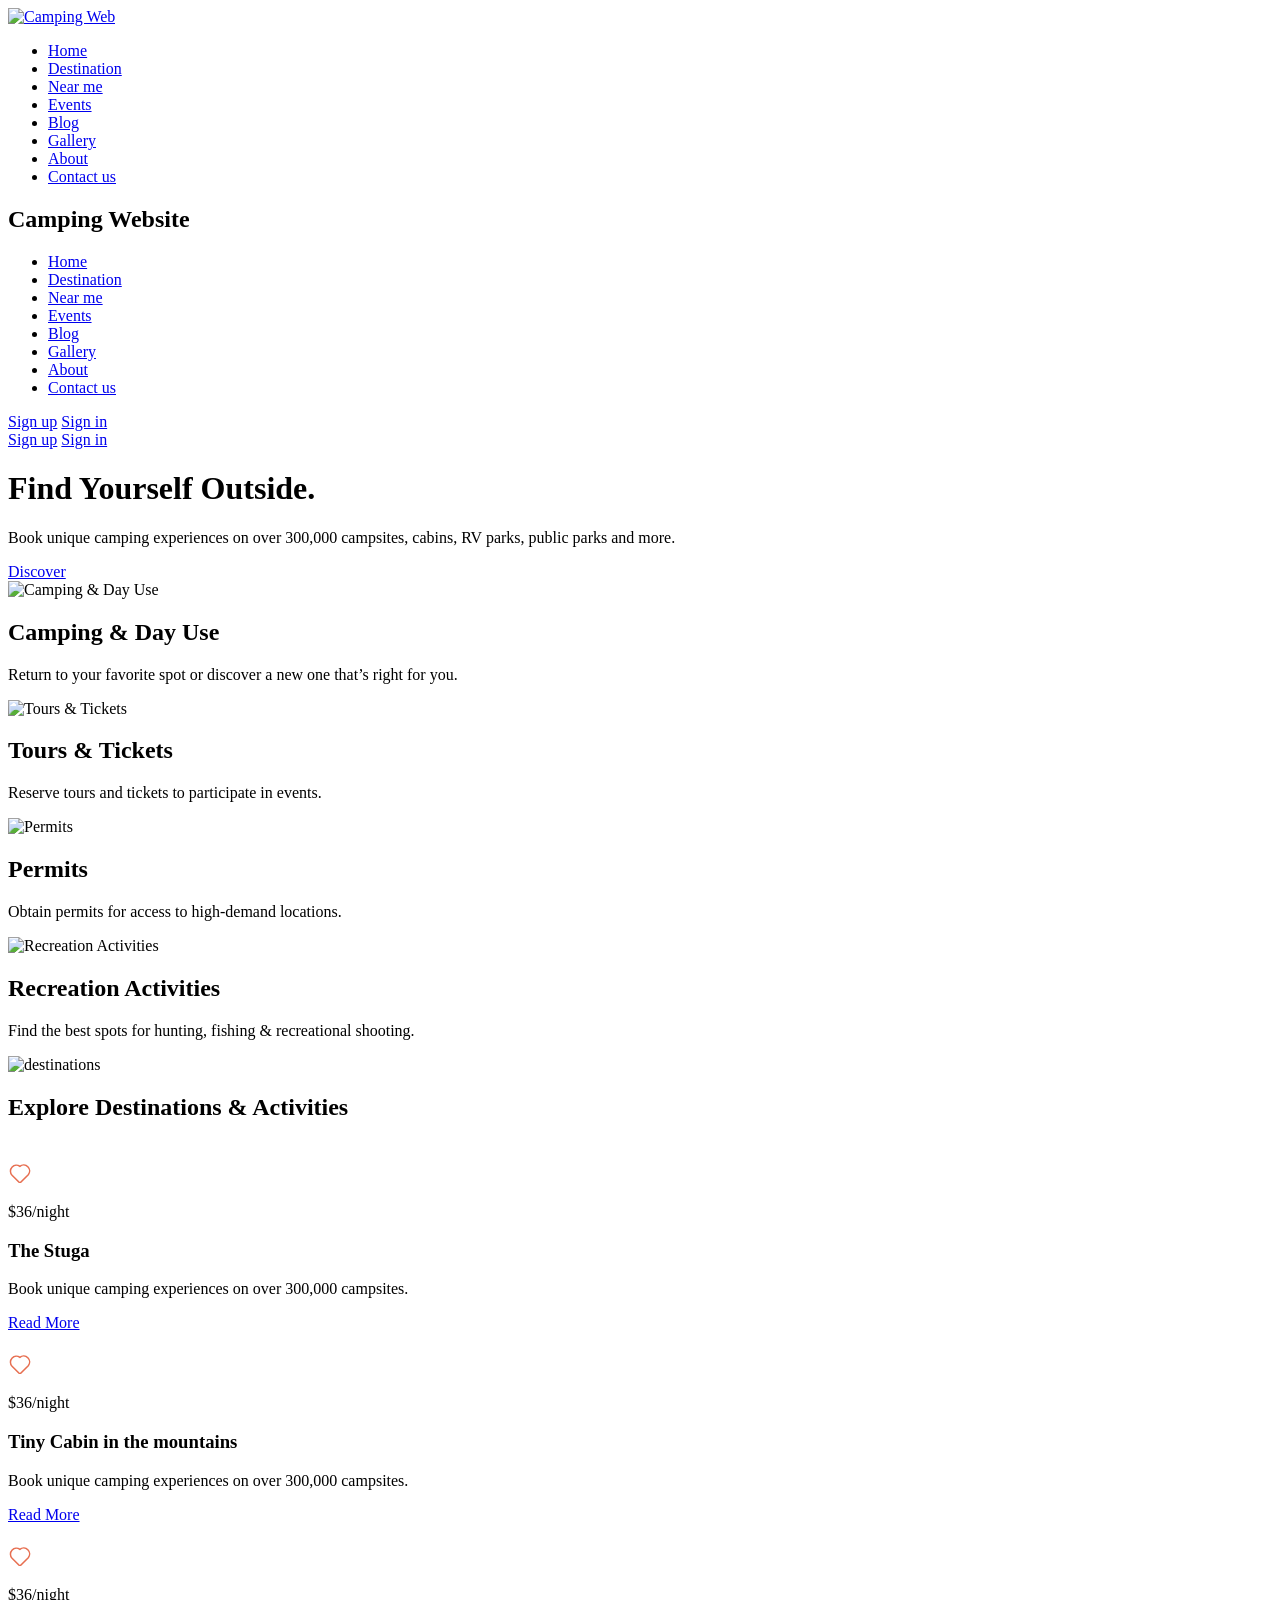
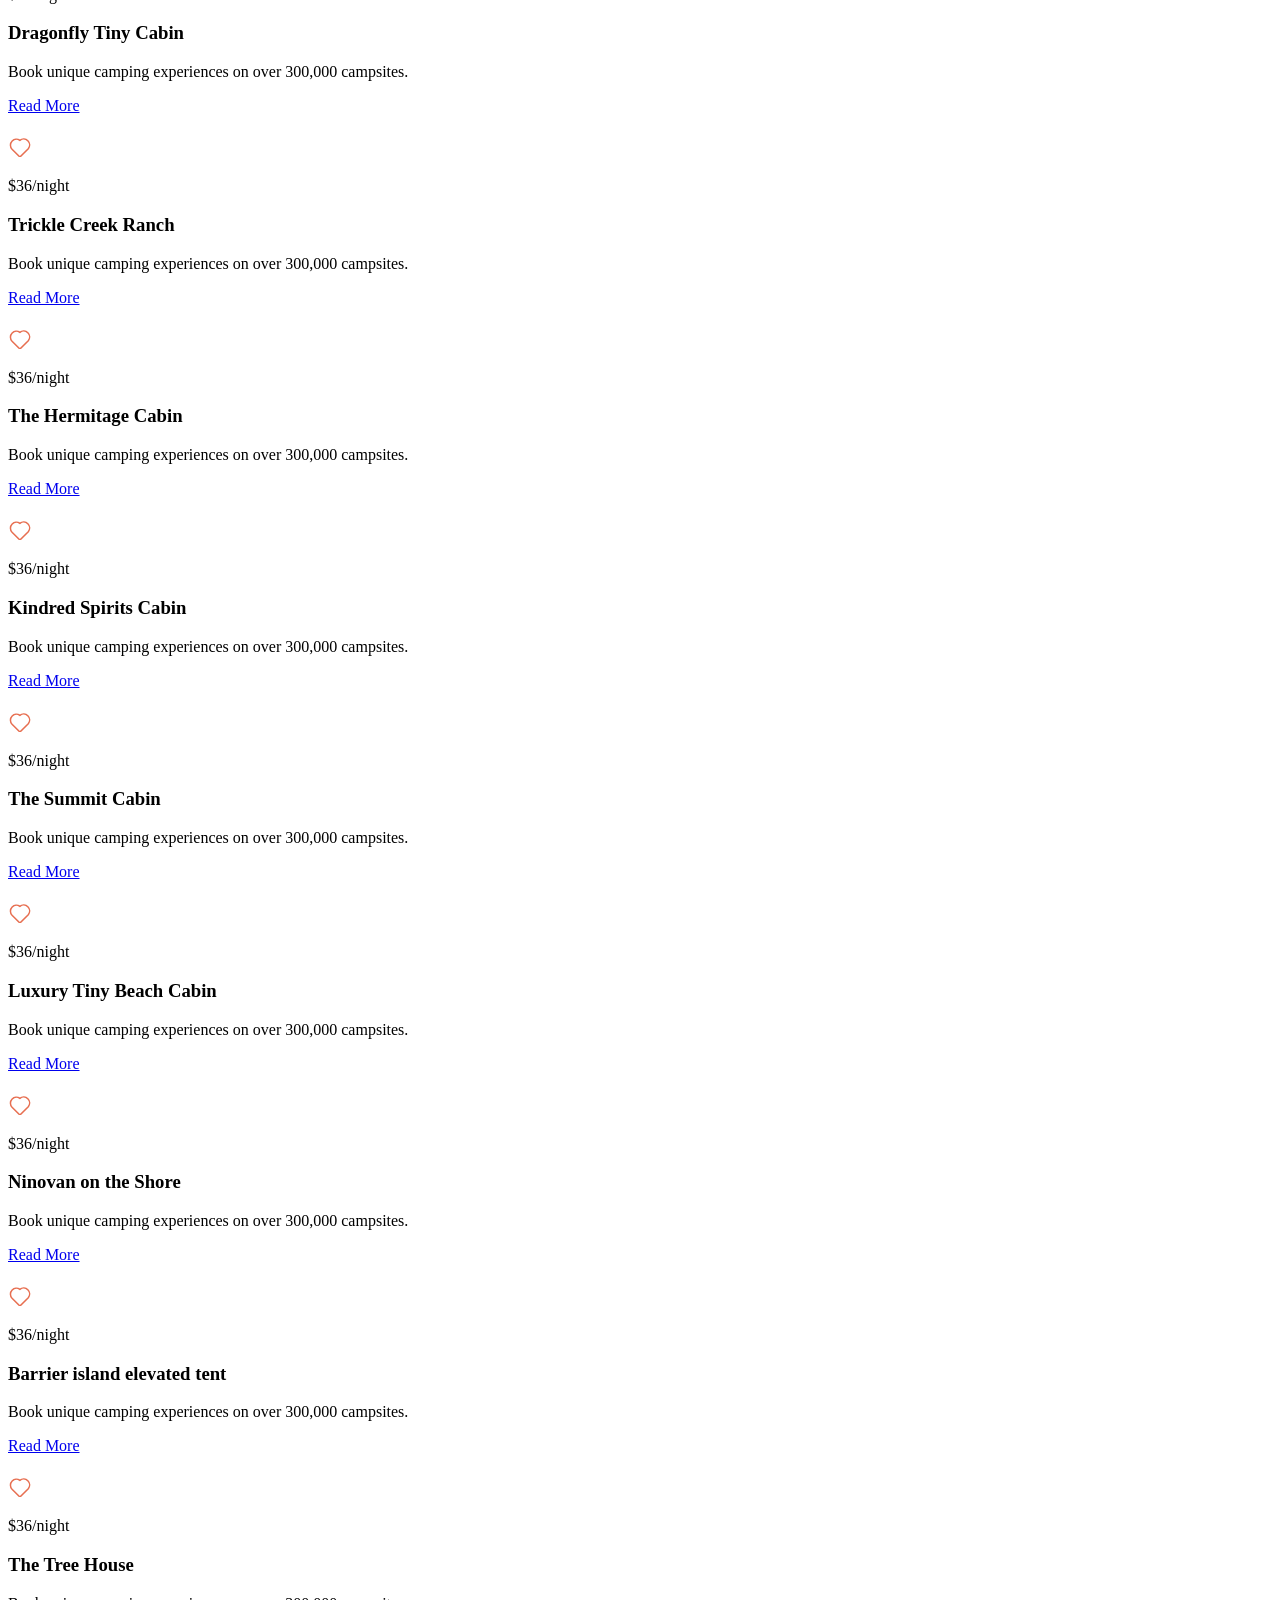
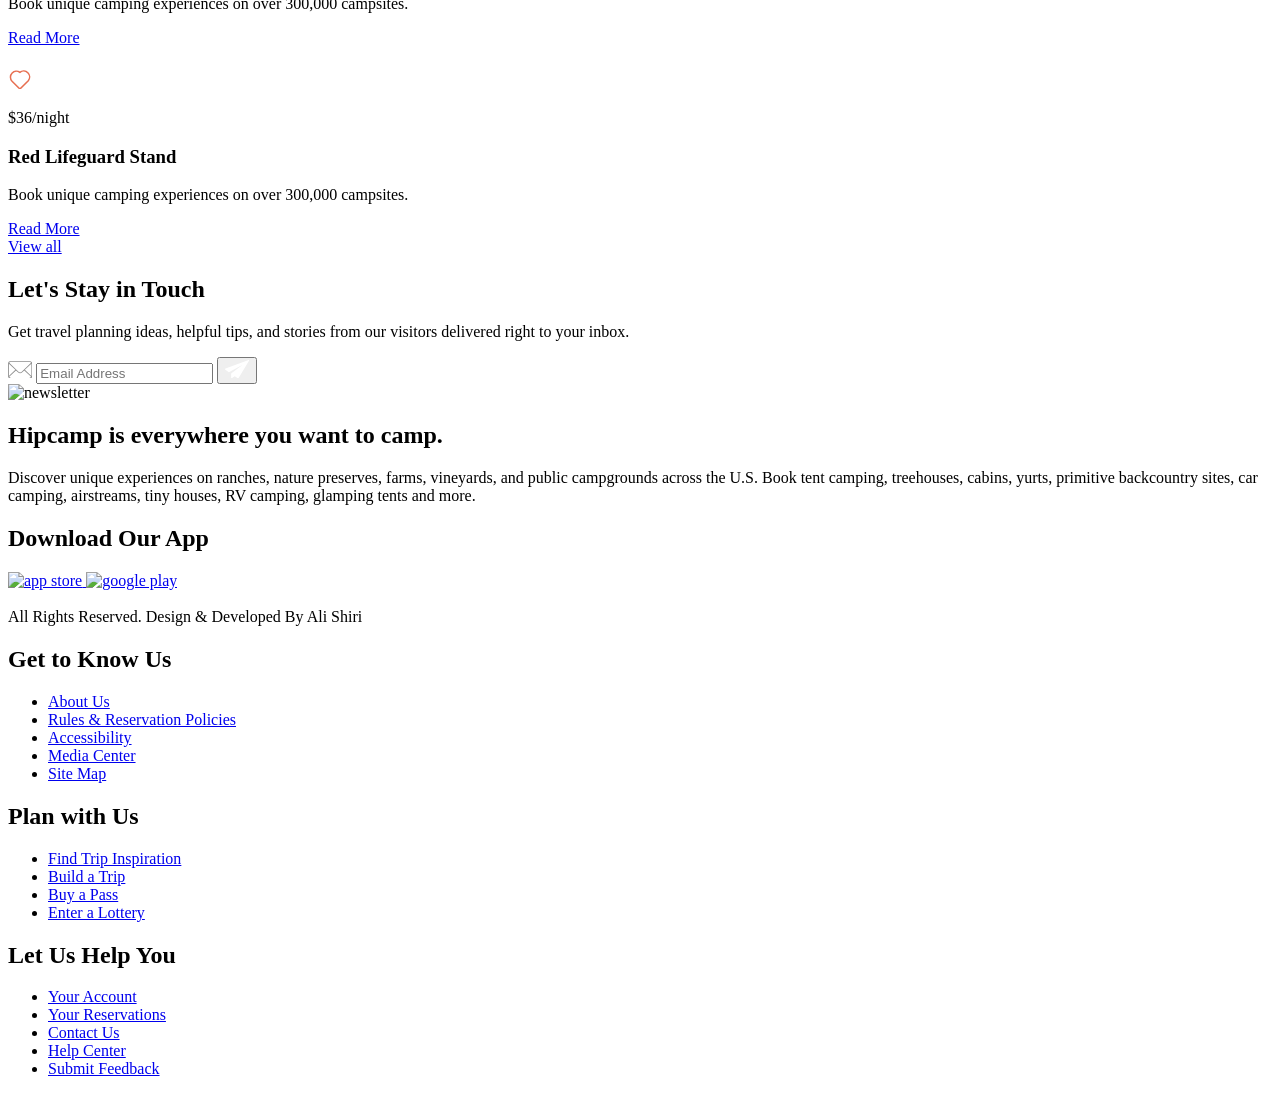
==== index.html @ 15d122ab "Add files via upload" ====
<!doctype html>
<html lang="en">
<head>
    <meta charset="UTF-8">
    <meta name="viewport"
          content="width=device-width, user-scalable=no, initial-scale=1.0, maximum-scale=1.0, minimum-scale=1.0">
    <title>نمونه کار |کمپینگ |ALISH</title>
    <link rel="icon" type="image/png" href="images/app-icon.png">
    <link rel="stylesheet" href="styles/reset.css">
    <link rel="stylesheet" href="styles/fonts.css">
    <link rel="stylesheet" href="styles/grid.css">
    <link rel="stylesheet" href="styles/app.css">
    <link rel="stylesheet" href="styles/responsive.css">
</head>
<body>

<header class="header">
    <div class="container">
        <nav class="nav">
            <div class="nav__wrapper">
                <a href="#" class="app-logo">
                    <img src="images/svgs/logo.svg" alt="Camping Web" class="app-logo__img">
                </a>
                <ul class="menu">
                    <li class="menu__item">
                        <a href="#" class="menu__link menu__link--active">Home</a>
                    </li>
                    <li class="menu__item">
                        <a href="#" class="menu__link">Destination</a>
                    </li>
                    <li class="menu__item">
                        <a href="#" class="menu__link">Near me</a>
                    </li>
                    <li class="menu__item">
                        <a href="#" class="menu__link">Events</a>
                    </li>
                    <li class="menu__item">
                        <a href="#" class="menu__link">Blog</a>
                    </li>
                    <li class="menu__item">
                        <a href="#" class="menu__link">Gallery</a>
                    </li>
                    <li class="menu__item">
                        <a href="#" class="menu__link">About</a>
                    </li>
                    <li class="menu__item">
                        <a href="#" class="menu__link">Contact us</a>
                    </li>
                </ul>
            </div>
            <div class="nav-menu">
                <h2 class="nav-menu__title">Camping Website</h2>
                <ul class="mobile-menu">
                    <li class="mobile-menu__item">
                        <a href="#" class="mobile-menu__link">Home</a>
                    </li>
                    <li class="mobile-menu__item">
                        <a href="#" class="mobile-menu__link">Destination</a>
                    </li>
                    <li class="mobile-menu__item">
                        <a href="#" class="mobile-menu__link">Near me</a>
                    </li>
                    <li class="mobile-menu__item">
                        <a href="#" class="mobile-menu__link">Events</a>
                    </li>
                    <li class="mobile-menu__item">
                        <a href="#" class="mobile-menu__link">Blog</a>
                    </li>
                    <li class="mobile-menu__item">
                        <a href="#" class="mobile-menu__link">Gallery</a>
                    </li>
                    <li class="mobile-menu__item">
                        <a href="#" class="mobile-menu__link">About</a>
                    </li>
                    <li class="mobile-menu__item">
                        <a href="#" class="mobile-menu__link">Contact us</a>
                    </li>
                </ul>
                <div class="nav-menu__links">
                    <a href="#" class="nav-menu__link">Sign up</a>
                    <a href="#" class="nav-menu__link nav-menu__link--border">Sign in</a>
                </div>
            </div>
            <div class="nav__links">
                <a href="#" class="nav__link">Sign up</a>
                <a href="#" class="nav__link nav__link--border">Sign in</a>
            </div>
            <div class="nav__btn">
                <span class="nav__btn-line"></span>
            </div>
        </nav>
        <div class="header-content">
            <h1 class="header-content__title">Find Yourself Outside.</h1>
            <p class="header-content__caption">Book unique camping experiences on over 300,000 campsites, cabins, RV
                parks, public parks and more.</p>
            <a href="#" class="btn header-content__link">Discover</a>
        </div>
    </div>
</header>
<main class="main">
    <div class="container">
        <section class="services">
            <div class="service">
                <img class="service__img" src="images/svgs/fire.svg" alt="Camping & Day Use">
                <h2 class="service__title">Camping & Day Use</h2>
                <p class="service__caption">Return to your favorite spot or discover a new one that’s right for you.</p>
            </div>
            <div class="service">
                <img class="service__img" src="images/svgs/tickets.svg" alt="Tours & Tickets">
                <h2 class="service__title">Tours & Tickets</h2>
                <p class="service__caption">Reserve tours and tickets to participate in events.</p>
            </div>
            <div class="service">
                <img class="service__img" src="images/svgs/paper.svg" alt="Permits">
                <h2 class="service__title">Permits</h2>
                <p class="service__caption">Obtain permits for access to high-demand locations.</p>
            </div>
            <div class="service">
                <img class="service__img" src="images/svgs/fish.svg" alt="Recreation Activities">
                <h2 class="service__title">Recreation Activities</h2>
                <p class="service__caption">Find the best spots for hunting, fishing & recreational shooting.</p>
            </div>
        </section>
        <section id="destination" class="destinations">
            <img src="images/svgs/destination.svg" alt="destinations" class="destinations__logo">
            <h2 class="destinations__title">Explore Destinations & Activities</h2>
            <div class="destinations__places">
                <div class="place">
                    <div class="place__banner">
                        <img src="images/image1.jpg" alt="" class="place__img">
                        <div class="place__like">
                            <svg class="place__like-icon place__like-icon--fill" xmlns="http://www.w3.org/2000/svg"
                                 width="24.037"
                                 height="24.037" viewBox="0 0 24.037 24.037" fill="#fff" stroke="#e76f51"
                                 stroke-width="1.5">
                                <path id="Path_955" data-name="Path 955"
                                      d="M15.822,8.979v.029H4V-2.1A5.915,5.915,0,0,1,9.912-7.841a5.913,5.913,0,0,1,5.849,5.049,5.912,5.912,0,0,1,.061,11.772Z"
                                      transform="translate(2.716 20.496) rotate(-45)"/>
                            </svg>
                        </div>
                        <div class="place__price">
                            <p class="place__price-text">$36/night</p>
                        </div>
                    </div>
                    <h3 class="place__title">The Stuga</h3>
                    <p class="place__caption">Book unique camping experiences on over 300,000 campsites.</p>
                    <a href="#" class="btn place__link">Read More</a>
                </div>
                <div class="place">
                    <div class="place__banner">
                        <img src="images/image2.jpg" alt="" class="place__img">
                        <div class="place__like">
                            <svg class="place__like-icon" xmlns="http://www.w3.org/2000/svg" width="24.037"
                                 height="24.037" viewBox="0 0 24.037 24.037" fill="#fff" stroke="#e76f51"
                                 stroke-width="1.5">
                                <path id="Path_955" data-name="Path 955"
                                      d="M15.822,8.979v.029H4V-2.1A5.915,5.915,0,0,1,9.912-7.841a5.913,5.913,0,0,1,5.849,5.049,5.912,5.912,0,0,1,.061,11.772Z"
                                      transform="translate(2.716 20.496) rotate(-45)"/>
                            </svg>
                        </div>
                        <div class="place__price">
                            <p class="place__price-text">$36/night</p>
                        </div>
                    </div>
                    <h3 class="place__title">Tiny Cabin in the mountains</h3>
                    <p class="place__caption">Book unique camping experiences on over 300,000 campsites.</p>
                    <a href="#" class="btn place__link">Read More</a>
                </div>
                <div class="place">
                    <div class="place__banner">
                        <img src="images/image3.jpg" alt="" class="place__img">
                        <div class="place__like">
                            <svg class="place__like-icon" xmlns="http://www.w3.org/2000/svg" width="24.037"
                                 height="24.037" viewBox="0 0 24.037 24.037" fill="#fff" stroke="#e76f51"
                                 stroke-width="1.5">
                                <path id="Path_955" data-name="Path 955"
                                      d="M15.822,8.979v.029H4V-2.1A5.915,5.915,0,0,1,9.912-7.841a5.913,5.913,0,0,1,5.849,5.049,5.912,5.912,0,0,1,.061,11.772Z"
                                      transform="translate(2.716 20.496) rotate(-45)"/>
                            </svg>
                        </div>
                        <div class="place__price">
                            <p class="place__price-text">$36/night</p>
                        </div>
                    </div>
                    <h3 class="place__title">Dragonfly Tiny Cabin</h3>
                    <p class="place__caption">Book unique camping experiences on over 300,000 campsites.</p>
                    <a href="#" class="btn place__link">Read More</a>
                </div>
                <div class="place">
                    <div class="place__banner">
                        <img src="images/image4.jpg" alt="" class="place__img">
                        <div class="place__like">
                            <svg class="place__like-icon" xmlns="http://www.w3.org/2000/svg" width="24.037"
                                 height="24.037" viewBox="0 0 24.037 24.037" fill="#fff" stroke="#e76f51"
                                 stroke-width="1.5">
                                <path id="Path_955" data-name="Path 955"
                                      d="M15.822,8.979v.029H4V-2.1A5.915,5.915,0,0,1,9.912-7.841a5.913,5.913,0,0,1,5.849,5.049,5.912,5.912,0,0,1,.061,11.772Z"
                                      transform="translate(2.716 20.496) rotate(-45)"/>
                            </svg>
                        </div>
                        <div class="place__price">
                            <p class="place__price-text">$36/night</p>
                        </div>
                    </div>
                    <h3 class="place__title">Trickle Creek Ranch</h3>
                    <p class="place__caption">Book unique camping experiences on over 300,000 campsites.</p>
                    <a href="#" class="btn place__link">Read More</a>
                </div>
                <div class="place">
                    <div class="place__banner">
                        <img src="images/image5.jpg" alt="" class="place__img">
                        <div class="place__like">
                            <svg class="place__like-icon" xmlns="http://www.w3.org/2000/svg" width="24.037"
                                 height="24.037" viewBox="0 0 24.037 24.037" fill="#fff" stroke="#e76f51"
                                 stroke-width="1.5">
                                <path id="Path_955" data-name="Path 955"
                                      d="M15.822,8.979v.029H4V-2.1A5.915,5.915,0,0,1,9.912-7.841a5.913,5.913,0,0,1,5.849,5.049,5.912,5.912,0,0,1,.061,11.772Z"
                                      transform="translate(2.716 20.496) rotate(-45)"/>
                            </svg>
                        </div>
                        <div class="place__price">
                            <p class="place__price-text">$36/night</p>
                        </div>
                    </div>
                    <h3 class="place__title">The Hermitage Cabin</h3>
                    <p class="place__caption">Book unique camping experiences on over 300,000 campsites.</p>
                    <a href="#" class="btn place__link">Read More</a>
                </div>
                <div class="place">
                    <div class="place__banner">
                        <img src="images/image6.jpg" alt="" class="place__img">
                        <div class="place__like">
                            <svg class="place__like-icon" xmlns="http://www.w3.org/2000/svg" width="24.037"
                                 height="24.037" viewBox="0 0 24.037 24.037" fill="#fff" stroke="#e76f51"
                                 stroke-width="1.5">
                                <path id="Path_955" data-name="Path 955"
                                      d="M15.822,8.979v.029H4V-2.1A5.915,5.915,0,0,1,9.912-7.841a5.913,5.913,0,0,1,5.849,5.049,5.912,5.912,0,0,1,.061,11.772Z"
                                      transform="translate(2.716 20.496) rotate(-45)"/>
                            </svg>
                        </div>
                        <div class="place__price">
                            <p class="place__price-text">$36/night</p>
                        </div>
                    </div>
                    <h3 class="place__title">Kindred Spirits Cabin</h3>
                    <p class="place__caption">Book unique camping experiences on over 300,000 campsites.</p>
                    <a href="#" class="btn place__link">Read More</a>
                </div>
                <div class="place">
                    <div class="place__banner">
                        <img src="images/image7.jpg" alt="" class="place__img">
                        <div class="place__like">
                            <svg class="place__like-icon" xmlns="http://www.w3.org/2000/svg" width="24.037"
                                 height="24.037" viewBox="0 0 24.037 24.037" fill="#fff" stroke="#e76f51"
                                 stroke-width="1.5">
                                <path id="Path_955" data-name="Path 955"
                                      d="M15.822,8.979v.029H4V-2.1A5.915,5.915,0,0,1,9.912-7.841a5.913,5.913,0,0,1,5.849,5.049,5.912,5.912,0,0,1,.061,11.772Z"
                                      transform="translate(2.716 20.496) rotate(-45)"/>
                            </svg>
                        </div>
                        <div class="place__price">
                            <p class="place__price-text">$36/night</p>
                        </div>
                    </div>
                    <h3 class="place__title">The Summit Cabin</h3>
                    <p class="place__caption">Book unique camping experiences on over 300,000 campsites.</p>
                    <a href="#" class="btn place__link">Read More</a>
                </div>
                <div class="place">
                    <div class="place__banner">
                        <img src="images/image8.jpg" alt="" class="place__img">
                        <div class="place__like">
                            <svg class="place__like-icon" xmlns="http://www.w3.org/2000/svg" width="24.037"
                                 height="24.037" viewBox="0 0 24.037 24.037" fill="#fff" stroke="#e76f51"
                                 stroke-width="1.5">
                                <path id="Path_955" data-name="Path 955"
                                      d="M15.822,8.979v.029H4V-2.1A5.915,5.915,0,0,1,9.912-7.841a5.913,5.913,0,0,1,5.849,5.049,5.912,5.912,0,0,1,.061,11.772Z"
                                      transform="translate(2.716 20.496) rotate(-45)"/>
                            </svg>
                        </div>
                        <div class="place__price">
                            <p class="place__price-text">$36/night</p>
                        </div>
                    </div>
                    <h3 class="place__title">Luxury Tiny Beach Cabin</h3>
                    <p class="place__caption">Book unique camping experiences on over 300,000 campsites.</p>
                    <a href="#" class="btn place__link">Read More</a>
                </div>
                <div class="place">
                    <div class="place__banner">
                        <img src="images/image9.jpg" alt="" class="place__img">
                        <div class="place__like">
                            <svg class="place__like-icon" xmlns="http://www.w3.org/2000/svg" width="24.037"
                                 height="24.037" viewBox="0 0 24.037 24.037" fill="#fff" stroke="#e76f51"
                                 stroke-width="1.5">
                                <path id="Path_955" data-name="Path 955"
                                      d="M15.822,8.979v.029H4V-2.1A5.915,5.915,0,0,1,9.912-7.841a5.913,5.913,0,0,1,5.849,5.049,5.912,5.912,0,0,1,.061,11.772Z"
                                      transform="translate(2.716 20.496) rotate(-45)"/>
                            </svg>
                        </div>
                        <div class="place__price">
                            <p class="place__price-text">$36/night</p>
                        </div>
                    </div>
                    <h3 class="place__title">Ninovan on the Shore</h3>
                    <p class="place__caption">Book unique camping experiences on over 300,000 campsites.</p>
                    <a href="#" class="btn place__link">Read More</a>
                </div>
                <div class="place">
                    <div class="place__banner">
                        <img src="images/image10.jpg" alt="" class="place__img">
                        <div class="place__like">
                            <svg class="place__like-icon" xmlns="http://www.w3.org/2000/svg" width="24.037"
                                 height="24.037" viewBox="0 0 24.037 24.037" fill="#fff" stroke="#e76f51"
                                 stroke-width="1.5">
                                <path id="Path_955" data-name="Path 955"
                                      d="M15.822,8.979v.029H4V-2.1A5.915,5.915,0,0,1,9.912-7.841a5.913,5.913,0,0,1,5.849,5.049,5.912,5.912,0,0,1,.061,11.772Z"
                                      transform="translate(2.716 20.496) rotate(-45)"/>
                            </svg>
                        </div>
                        <div class="place__price">
                            <p class="place__price-text">$36/night</p>
                        </div>
                    </div>
                    <h3 class="place__title">Barrier island elevated tent</h3>
                    <p class="place__caption">Book unique camping experiences on over 300,000 campsites.</p>
                    <a href="#" class="btn place__link">Read More</a>
                </div>
                <div class="place">
                    <div class="place__banner">
                        <img src="images/image11.jpg" alt="" class="place__img">
                        <div class="place__like">
                            <svg class="place__like-icon" xmlns="http://www.w3.org/2000/svg" width="24.037"
                                 height="24.037" viewBox="0 0 24.037 24.037" fill="#fff" stroke="#e76f51"
                                 stroke-width="1.5">
                                <path id="Path_955" data-name="Path 955"
                                      d="M15.822,8.979v.029H4V-2.1A5.915,5.915,0,0,1,9.912-7.841a5.913,5.913,0,0,1,5.849,5.049,5.912,5.912,0,0,1,.061,11.772Z"
                                      transform="translate(2.716 20.496) rotate(-45)"/>
                            </svg>
                        </div>
                        <div class="place__price">
                            <p class="place__price-text">$36/night</p>
                        </div>
                    </div>
                    <h3 class="place__title">The Tree House</h3>
                    <p class="place__caption">Book unique camping experiences on over 300,000 campsites.</p>
                    <a href="#" class="btn place__link">Read More</a>
                </div>
                <div class="place">
                    <div class="place__banner">
                        <img src="images/image12.jpg" alt="" class="place__img">
                        <div class="place__like">
                            <svg class="place__like-icon" xmlns="http://www.w3.org/2000/svg" width="24.037"
                                 height="24.037" viewBox="0 0 24.037 24.037" fill="#fff" stroke="#e76f51"
                                 stroke-width="1.5">
                                <path id="Path_955" data-name="Path 955"
                                      d="M15.822,8.979v.029H4V-2.1A5.915,5.915,0,0,1,9.912-7.841a5.913,5.913,0,0,1,5.849,5.049,5.912,5.912,0,0,1,.061,11.772Z"
                                      transform="translate(2.716 20.496) rotate(-45)"/>
                            </svg>
                        </div>
                        <div class="place__price">
                            <p class="place__price-text">$36/night</p>
                        </div>
                    </div>
                    <h3 class="place__title">Red Lifeguard Stand</h3>
                    <p class="place__caption">Book unique camping experiences on over 300,000 campsites.</p>
                    <a href="#" class="btn place__link">Read More</a>
                </div>
            </div>
            <a href="#" class="btn destinations__btn">View all</a>
        </section>
        <section class="newsletter">
            <div class="newsletter__content">
                <h2 class="newsletter__title">Let's Stay in Touch</h2>
                <p class="newsletter__caption">Get travel planning ideas, helpful tips, and stories from our visitors
                    delivered right to your inbox.</p>
                <div class="newsletter__email-box">
                    <form class="newsletter__form">
                        <svg class="newsletter__email-icon" xmlns="http://www.w3.org/2000/svg" width="24.242"
                             height="17.746" viewBox="0 0 24.242 17.746">
                            <path id="Path_908" data-name="Path 908"
                                  d="M26.215,17.058H8.027A3.03,3.03,0,0,0,5,20.085V31.777A3.031,3.031,0,0,0,8.027,34.8H26.215a3.031,3.031,0,0,0,3.027-3.027V20.085A3.03,3.03,0,0,0,26.215,17.058Zm-18.188.857H26.215a2.168,2.168,0,0,1,1.829,1.007l-9.328,8.81a2.354,2.354,0,0,1-3.189,0L6.2,18.923A2.169,2.169,0,0,1,8.027,17.915ZM5.878,32.062a2.207,2.207,0,0,1-.021-.285V20.085a2.163,2.163,0,0,1,.021-.285l6.491,6.131Zm20.337,1.885H8.027A2.168,2.168,0,0,1,6.2,32.94l6.8-6.419,1.944,1.835a3.22,3.22,0,0,0,4.366,0l1.943-1.835,6.8,6.418A2.167,2.167,0,0,1,26.215,33.947Zm2.169-13.862V31.777a2.2,2.2,0,0,1-.021.285l-6.491-6.131L28.364,19.8A2.251,2.251,0,0,1,28.384,20.085Z"
                                  transform="translate(-5 -17.058)" fill="#8d8d8d"/>
                        </svg>
                        <input type="text" class="newsletter__input" placeholder="Email Address">
                        <button class="newsletter__submit" type="submit">
                            <svg xmlns="http://www.w3.org/2000/svg" width="24.162" height="18.23"
                                 viewBox="0 0 24.162 18.23">
                                <path id="Path_909" data-name="Path 909"
                                      d="M9.778,15.82,6.954,17.7a.55.55,0,0,1-.816-.439V13.121l11.546-8.66L3.88,11.8.3,9.356A.748.748,0,0,1,.491,8.039L23.709-.37c.314-.126.565.251.377.565L13.606,17.514a.773.773,0,0,1-1.067.188Z"
                                      transform="translate(0.012 0.395)" fill="#fff" fill-rule="evenodd"/>
                            </svg>
                        </button>
                    </form>
                </div>
            </div>
            <div class="newsletter__banner">
                <img src="images/tent.png" alt="newsletter" class="newsletter__img">
            </div>
        </section>
    </div>
</main>
<footer class="footer">
    <div class="container">
        <div class="footer__wrapper">
            <div class="footer__left">
                <div class="footer-content">
                    <h2 class="footer__title">Hipcamp is everywhere you want to camp.</h2>
                    <p class="footer-content__description">Discover unique experiences on ranches, nature preserves, farms, vineyards, and public campgrounds across the U.S. Book tent camping, treehouses, cabins, yurts, primitive backcountry sites, car camping, airstreams, tiny houses, RV camping, glamping tents and more.</p>
                </div>
                <div class="footer-app">
                    <h2 class="footer__title">Download Our App</h2>
                    <a href="#" class="footer-app__link">
                        <img src="images/app-store-apple.jpg" class="footer-app__img" alt="app store">
                    </a>
                    <a href="#" class="footer-app__link">
                        <img src="images/google-play.jpg" class="footer-app__img" alt="google play">
                    </a>
                </div>
                <br>
                <div class="footer__title">
                    All Rights Reserved. Design & Developed By <span class="ali-sh">Ali Shiri</span>
                </div>
            </div>
            <div class="footer__right">
                <div class="footer-list">
                    <h2 class="footer__title">Get to Know Us</h2>
                    <ul class="footer-pages">
                        <li class="footer-pages__item">
                            <a href="#" class="footer-pages__link">About Us</a>
                        </li>
                        <li class="footer-pages__item">
                            <a href="#" class="footer-pages__link">Rules & Reservation Policies</a>
                        </li>
                        <li class="footer-pages__item">
                            <a href="#" class="footer-pages__link">Accessibility</a>
                        </li>
                        <li class="footer-pages__item">
                            <a href="#" class="footer-pages__link">Media Center</a>
                        </li>
                        <li class="footer-pages__item">
                            <a href="#" class="footer-pages__link">Site Map</a>
                        </li>
                    </ul>
                </div>
                <div class="footer-list">
                    <h2 class="footer__title">Plan with Us</h2>
                    <ul class="footer-pages">
                        <li class="footer-pages__item">
                            <a href="#" class="footer-pages__link">Find Trip Inspiration</a>
                        </li>
                        <li class="footer-pages__item">
                            <a href="#" class="footer-pages__link">Build a Trip</a>
                        </li>
                        <li class="footer-pages__item">
                            <a href="#" class="footer-pages__link">Buy a Pass</a>
                        </li>
                        <li class="footer-pages__item">
                            <a href="#" class="footer-pages__link">Enter a Lottery</a>
                        </li>
                    </ul>
                </div>
                <div class="footer-list">
                    <h2 class="footer__title">Let Us Help You</h2>
                    <ul class="footer-pages">
                        <li class="footer-pages__item">
                            <a href="#" class="footer-pages__link">Your Account</a>
                        </li>
                        <li class="footer-pages__item">
                            <a href="#" class="footer-pages__link">Your Reservations</a>
                        </li>
                        <li class="footer-pages__item">
                            <a href="#" class="footer-pages__link">Contact Us</a>
                        </li>
                        <li class="footer-pages__item">
                            <a href="#" class="footer-pages__link">Help Center</a>
                        </li>
                        <li class="footer-pages__item">
                            <a href="#" class="footer-pages__link">Submit Feedback</a>
                        </li>
                    </ul>
                </div>
            </div>
        </div>
    </div>
</footer>
<script src="scripts/app.js"></script>
</body>
</html>
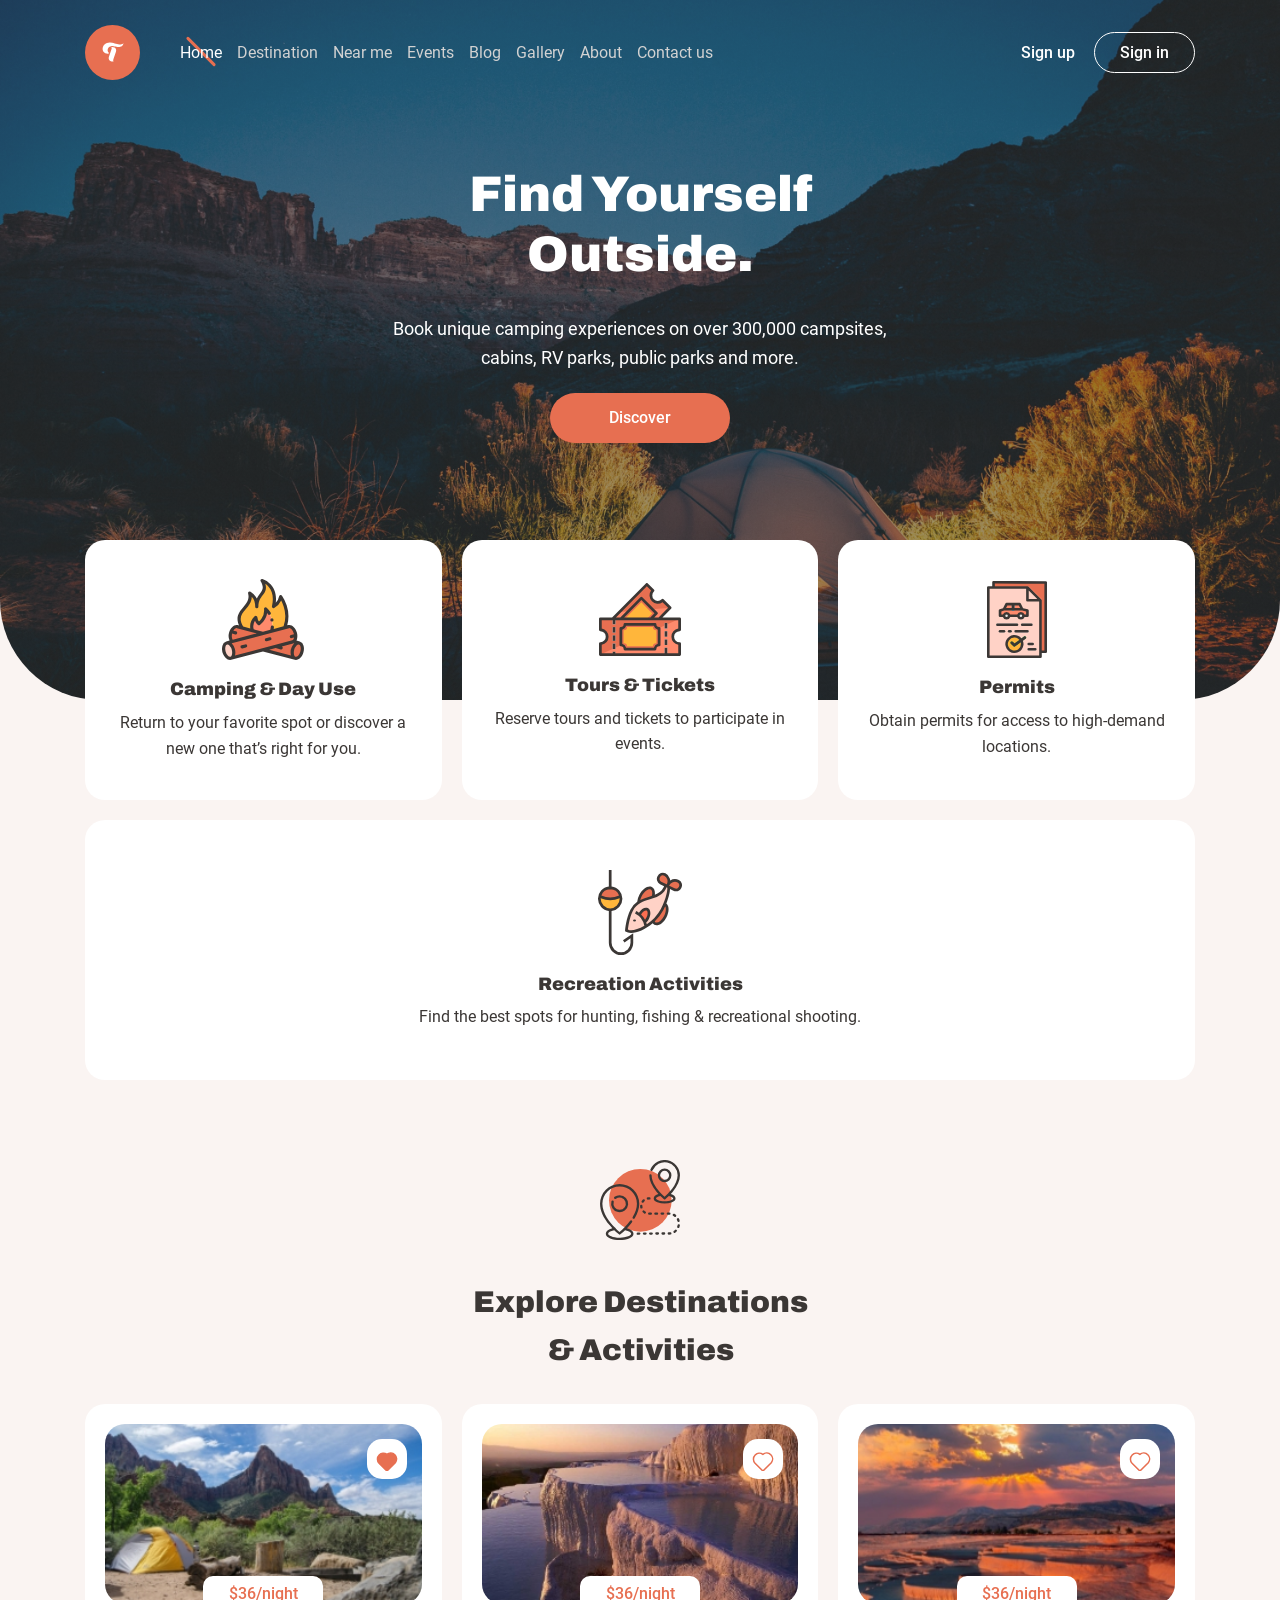
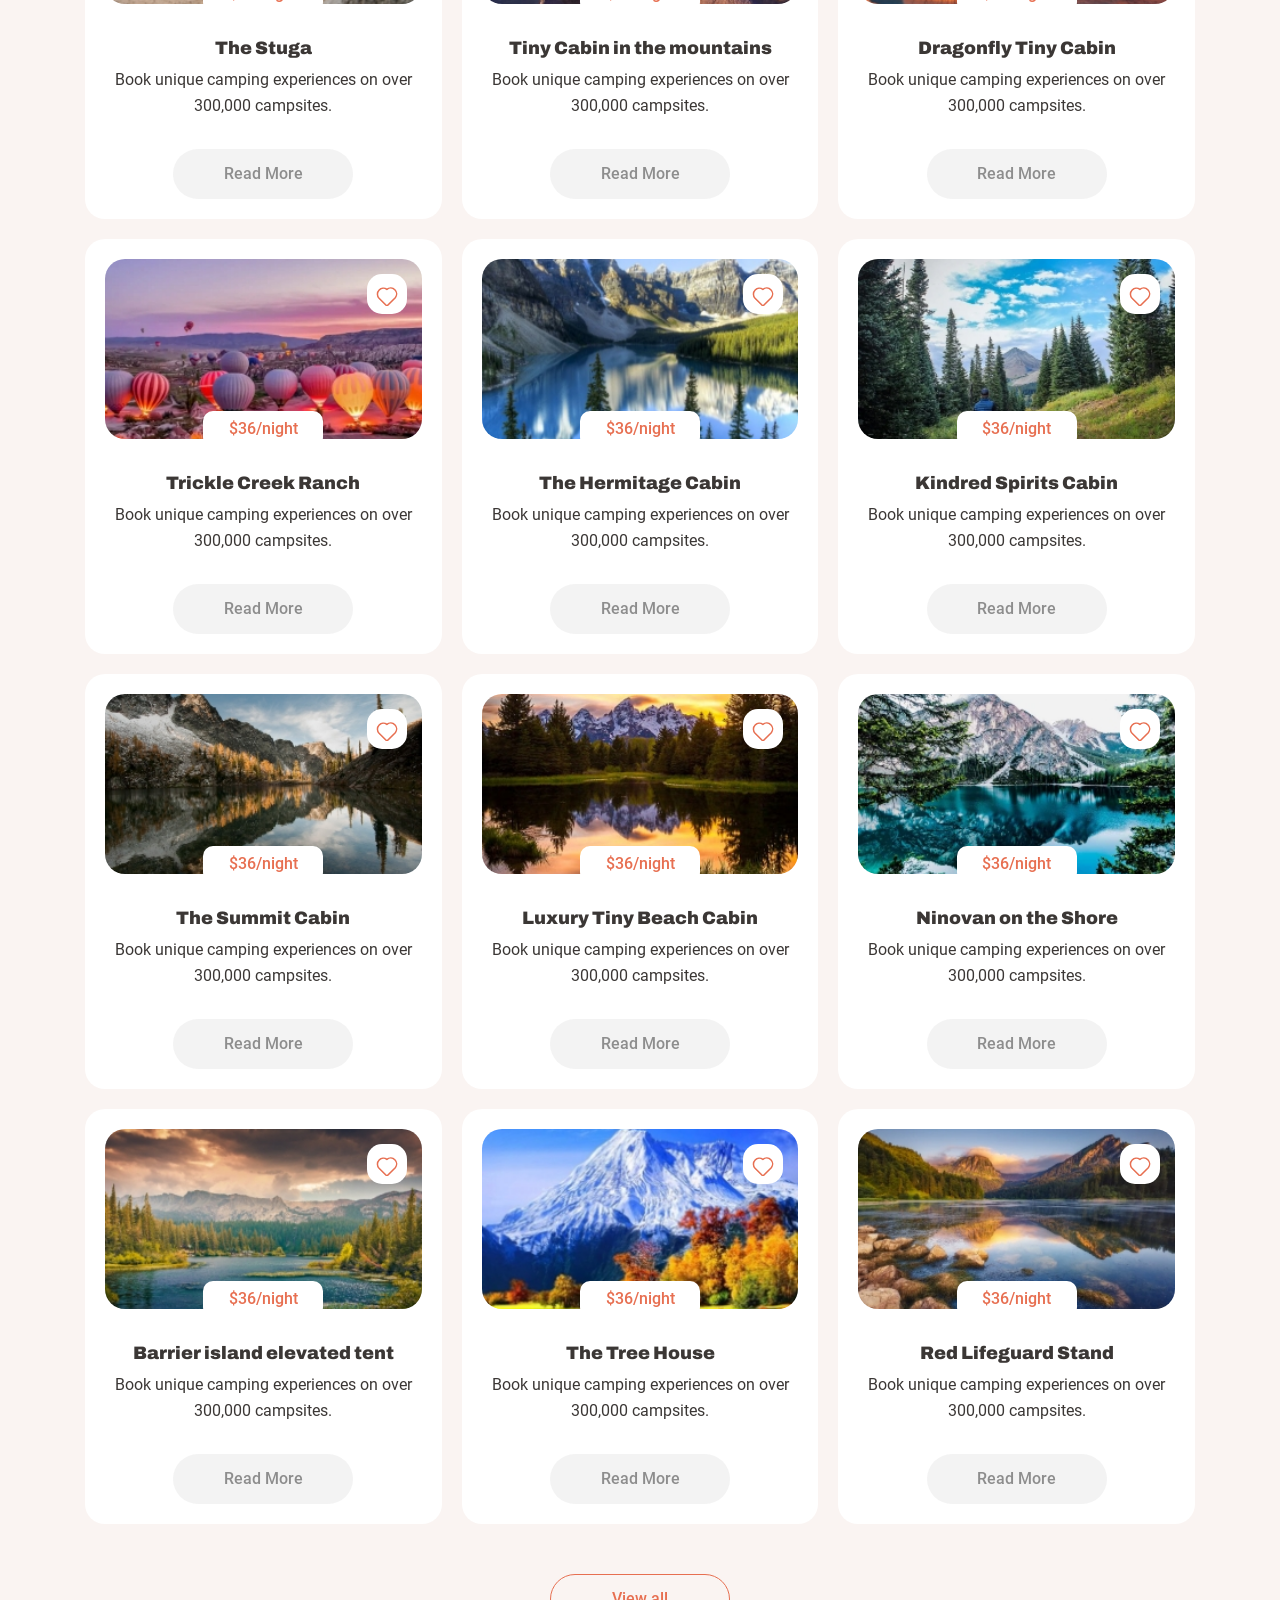
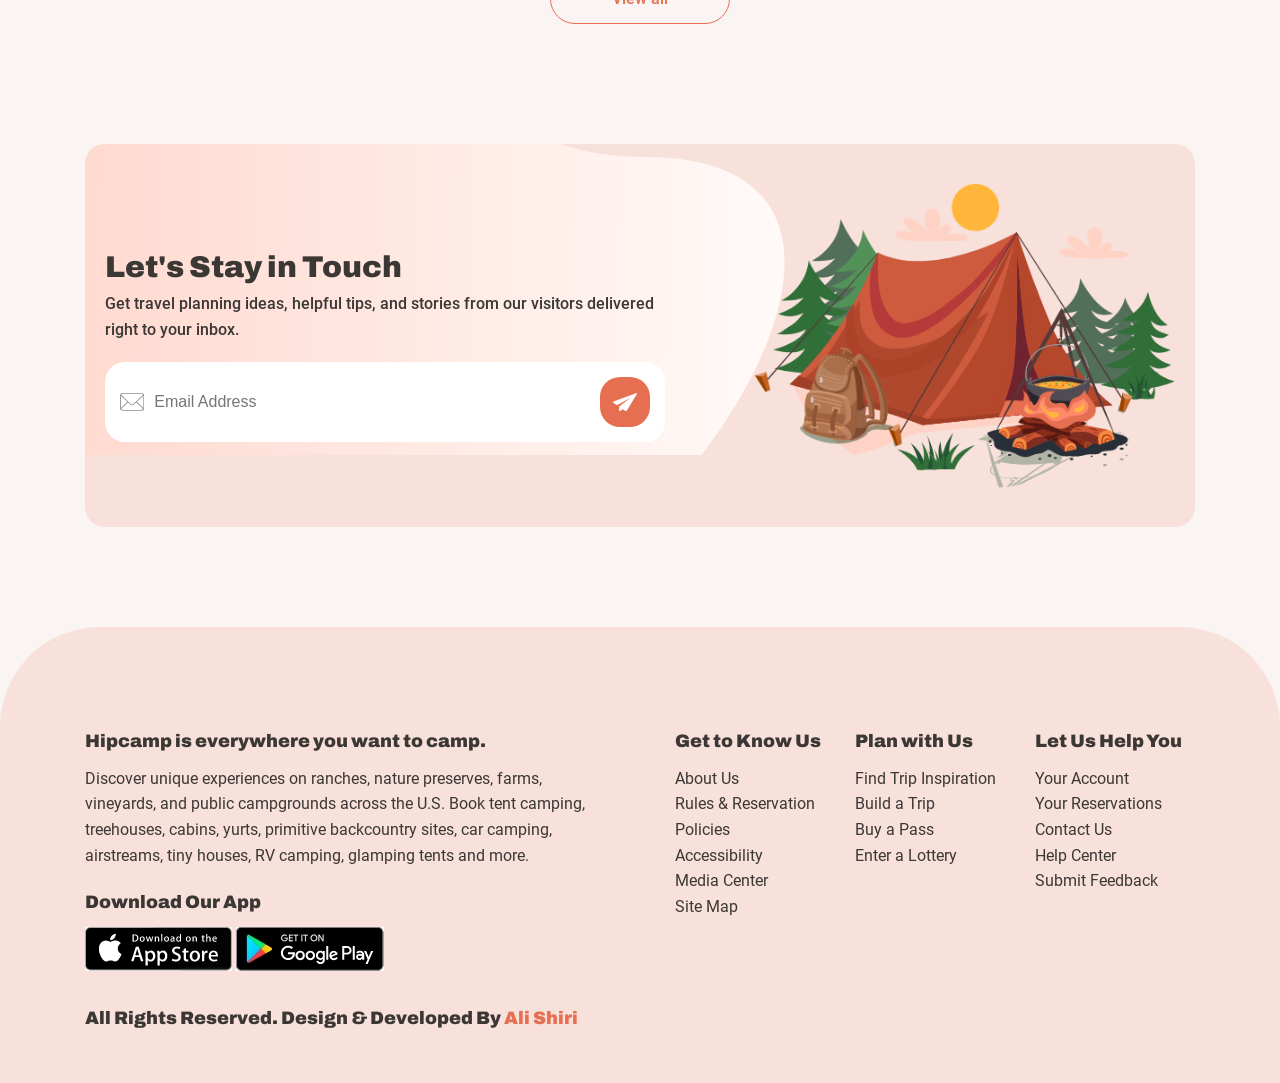
==== commit c86dd26a: "Camping" ====
--- a/index.html
+++ b/index.html
@@ -6,11 +6,11 @@
           content="width=device-width, user-scalable=no, initial-scale=1.0, maximum-scale=1.0, minimum-scale=1.0">
     <title>نمونه کار |کمپینگ |ALISH</title>
     <link rel="icon" type="image/png" href="images/app-icon.png">
-    <link rel="stylesheet" href="styles/reset.css">
-    <link rel="stylesheet" href="styles/fonts.css">
-    <link rel="stylesheet" href="styles/grid.css">
-    <link rel="stylesheet" href="styles/app.css">
-    <link rel="stylesheet" href="styles/responsive.css">
+    <link rel="stylesheet" href="Styles/reset.css">
+    <link rel="stylesheet" href="Styles/Fonts.css">
+    <link rel="stylesheet" href="Styles/grid.css">
+    <link rel="stylesheet" href="Styles/app.css">
+    <link rel="stylesheet" href="Styles/responsive.css">
 </head>
 <body>
 
--- a/Styles/Fonts.css
+++ b/Styles/Fonts.css
@@ -0,0 +1,15 @@
+@font-face {
+    font-family: "Roboto";
+    src: url("../Fonts/Roboto-Regular.ttf") format("truetype");
+}
+
+@font-face {
+    font-family: "Roboto Medium";
+    src: url("../Fonts/Roboto-Medium.ttf") format("truetype");
+}
+
+
+@font-face {
+    font-family: "Archivo Black";
+    src: url("../Fonts/Archivo-Black.ttf") format("truetype");
+}
--- a/Styles/grid.css
+++ b/Styles/grid.css
@@ -0,0 +1,36 @@
+.container {
+    width: 100%;
+    padding-right: 1.5rem;
+    padding-left: 1.5rem;
+    margin-right: auto;
+    margin-left: auto;
+}
+
+@media (min-width: 576px) {
+    .container {
+        width: 54rem;
+    }
+}
+
+@media (min-width: 768px) {
+    .container {
+        width: 72rem;
+    }
+}
+
+@media (min-width: 992px) {
+    .container {
+        width: 96rem;
+    }
+}
+
+@media (min-width: 1200px) {
+    .container {
+        width: 114rem;
+    }
+}
+@media (min-width: 1400px) {
+    .container {
+        width: 137rem;
+    }
+}
--- a/Styles/app.css
+++ b/Styles/app.css
@@ -0,0 +1,782 @@
+:root {
+    --primary-color: #E76F51;
+    --secondary-color:#F8E1DB;
+    --white: #fff;
+    --grey: #D2D2D2;
+    --dark: #3B3735;
+    --app-bg:#FAF4F2;
+    --primary-font: "Roboto", Arial, Helvetica, sans-serif;
+    --primary-font-md: "Roboto Medium", Arial, Helvetica, sans-serif;
+    --secondary-font: "Archivo Black", Arial, Helvetica, sans-serif;
+}
+
+html {
+    box-sizing: border-box;
+    font-size: 62.5%; /* 10px */
+    scroll-behavior: smooth;
+}
+
+*, *:after, *:before {
+    box-sizing: inherit;
+}
+
+body {
+    line-height: 1.6;
+    font-size: 1.6rem;
+    font-family: var(--primary-font);
+    background-color: var(--app-bg);
+}
+
+/*
+
+-- Reset Style --
+
+*/
+
+a {
+    text-decoration: none;
+}
+
+/*
+
+-- Helper Class --
+
+*/
+
+
+/*
+
+-- Component --
+
+*/
+.btn {
+    border-radius: 10rem;
+    color: var(--white);
+    background-color: var(--dark);
+    width: 18rem;
+    height: 5rem;
+    display: flex;
+    justify-content: center;
+    align-items: center;
+    margin-right: auto;
+    margin-left: auto;
+    font-family: var(--primary-font-md);
+}
+
+/*
+
+-- App Style --
+
+*/
+
+.header {
+    background: linear-gradient(rgba(59, 55, 53, 0.5), rgba(59, 55, 53, 0.5)), url("../images/header-bg.jpg");
+    background-position: center;
+    background-size: cover;
+    min-height: 70rem;
+    border-bottom-left-radius: 10rem;
+    border-bottom-right-radius: 10rem;
+}
+
+/*
+
+=======
+  Nav
+=======
+
+*/
+.nav {
+    display: flex;
+    justify-content: space-between;
+    align-items: center;
+    padding: 2.5rem 0;
+}
+
+.nav__wrapper {
+    display: flex;
+    align-items: center;
+}
+
+/*
+
+==============
+   App Logo
+==============
+
+*/
+.app-logo {
+    display: block;
+    width: 5.5rem;
+    height: 5.5rem;
+    margin-right: 4rem;
+}
+
+.app-logo__img {
+    width: 100%;
+    height: 100%;
+}
+
+/*
+
+=======================
+  Main Menu (desktop)
+=======================
+
+*/
+.menu {
+    display: none;
+}
+
+.menu__item {
+    margin-right: 1.5rem;
+}
+
+.menu__link {
+    color: var(--grey);
+    transition: color 100ms ease-in;
+}
+
+.menu__link:hover {
+    color: var(--white);
+}
+
+.menu__link--active {
+    color: var(--white);
+    position: relative;
+    z-index: 1;
+}
+
+.menu__link--active::before {
+    content: ' ';
+    position: absolute;
+    right: 0;
+    left: 0;
+    top: 7px;
+    width: 4rem;
+    height: 0.3rem;
+    border-radius: 10rem;
+    background-color: var(--primary-color);
+    transform: rotate(45deg);
+    z-index: -1;
+
+    margin: 0 auto;
+}
+
+/*
+
+======================
+    Navigation Menu
+======================
+
+*/
+.nav-menu {
+    position: fixed;
+    top: 0;
+    left: -25rem;
+    bottom: 0;
+    width: 25rem;
+    background-color: var(--dark);
+    padding: 2.5rem;
+    transition: all 250ms ease-in-out;
+    z-index: 100;
+}
+
+.nav-menu--open {
+    left: 0;
+}
+
+.nav-menu__title {
+    color: var(--white);
+    font-size: 2rem;
+    font-family: var(--secondary-font);
+    border-bottom: 1px solid var(--white);
+    padding-bottom: 1rem;
+    margin-bottom: 2rem;
+    text-align: center;
+}
+
+/*
+
+==============
+  Mobile Menu
+==============
+
+*/
+
+.mobile-menu {
+    margin-bottom: 3rem;
+}
+
+.mobile-menu__item {
+    margin-bottom: 1rem;
+}
+
+.mobile-menu__link {
+    color: var(--white);
+    position: relative;
+    transition: all 250ms ease-in-out;
+}
+
+.mobile-menu__link::before {
+    content: " ";
+    position: absolute;
+    left: 0;
+    top: 0;
+    bottom: 0;
+    margin: auto;
+    width: 0;
+    height: 0.3rem;
+    border-radius: 5rem;
+    background-color: var(--primary-color);
+    transition: all 250ms ease-in-out;
+}
+
+.mobile-menu__link:hover {
+    padding-left: 2.2rem;
+}
+
+.mobile-menu__link:hover::before {
+    width: 1.6rem;
+}
+
+/*
+
+==============
+   Nav Links
+==============
+
+*/
+.nav-menu__links {
+    display: flex;
+}
+
+.nav-menu__link {
+    color: var(--white);
+    border: 1px solid var(--white);
+    display: block;
+    padding: 1rem;
+    flex-grow: 1;
+    text-align: center;
+    transition: all 100ms ease-in;
+}
+
+.nav-menu__link:hover {
+    background-color: #fff;
+    color: var(--dark);
+}
+
+.nav-menu__link--border {
+
+}
+
+/*
+
+=================
+   Header Links
+=================
+
+*/
+.nav__links {
+    display: none;
+}
+
+.nav__link {
+    color: var(--white);
+    font-family: var(--primary-font-md);
+    margin-left: 1.5rem;
+}
+
+.nav__link--border {
+    border: 1px solid var(--white);
+    padding: 1rem 2.5rem;
+    border-radius: 10rem;
+    transition: all 100ms ease-in;
+}
+
+.nav__link--border:hover {
+    background-color: var(--white);
+    color: var(--dark);
+}
+
+/*
+
+=============
+   Nav Btn
+=============
+
+*/
+.nav__btn {
+    background-color: var(--white);
+    width: 5.5rem;
+    height: 5.5rem;
+    border-radius: 2rem;
+    display: flex;
+    justify-content: center;
+    align-items: center;
+    cursor: pointer;
+}
+
+.nav__btn-line {
+    display: block;
+    width: 3rem;
+    height: 0.3rem;
+    border-radius: 5rem;
+    background-color: var(--primary-color);
+    position: relative;
+    transition: all 150ms ease-in-out;
+}
+
+.nav__btn-line::before,
+.nav__btn-line::after {
+    content: ' ';
+    position: absolute;
+    width: 3rem;
+    height: 0.3rem;
+    border-radius: 5rem;
+    background-color: var(--primary-color);
+    transition: all 200ms ease-in-out;
+}
+
+.nav__btn-line::before {
+    top: -0.8rem;
+}
+
+.nav__btn-line::after {
+    top: 0.8rem;
+}
+
+.nav__btn--open .nav__btn-line {
+    background-color: transparent;
+}
+
+.nav__btn--open .nav__btn-line::before {
+    transform: translateY(8px) rotate(45deg);
+}
+
+.nav__btn--open .nav__btn-line::after {
+    transform: translateY(-8px) rotate(-45deg);
+}
+
+
+/*
+
+==================
+  Header Content
+==================
+
+*/
+
+.header-content {
+    text-align: center;
+    color: var(--white);
+    margin-top: 6rem;
+}
+
+.header-content__title {
+    font-family: var(--secondary-font);
+    font-size: 5rem;
+    line-height: 1.2;
+    max-width: 35rem;
+    margin: 0 auto 3rem auto;
+
+}
+
+.header-content__caption {
+    font-size: 1.8rem;
+    max-width: 34rem;
+    margin: 0 auto 2rem auto;
+}
+
+.header-content__link {
+    background-color: var(--primary-color);
+}
+
+
+/*
+
+-- Main --
+
+*/
+
+.main{
+    padding: 4rem 0;
+}
+
+/*
+
+==================
+     Services
+==================
+
+*/
+.services{
+    margin-top: -20rem;
+    display: flex;
+    flex-wrap: wrap;
+    margin-left: -1rem;
+    margin-right: -1rem;
+}
+.service{
+    background-color: var(--white);
+    width: 30rem;
+    height: 26rem;
+    border-radius: 2rem;
+    text-align: center;
+    display: flex;
+    flex-direction: column;
+    align-items: center;
+    justify-content: center;
+    padding: 0 2rem;
+    color: var(--dark);
+    margin-bottom: 2rem;
+    flex-grow: 1;
+    margin-right: 1rem;
+    margin-left: 1rem;
+}
+.service__img{
+    display: block;
+}
+.service__title{
+    font-family: var(--secondary-font);
+    font-size: 1.8rem;
+    margin: 1.5rem 0 0.6rem 0;
+}
+.service__caption{
+
+}
+
+
+/*
+
+==================
+   Destinations
+==================
+
+*/
+
+
+.destinations{
+    text-align: center;
+    padding: 6rem 0;
+    color: var(--dark);
+}
+.destinations__logo{
+    width: 8rem;
+    height: 8rem;
+}
+.destinations__title{
+    font-family: var(--secondary-font);
+    font-size: 3rem;
+    max-width: 36rem;
+    margin: 3rem auto;
+}
+
+
+.destinations__places{
+    display: flex;
+    flex-wrap: wrap;
+    margin-left: -1rem;
+    margin-right: -1rem;
+}
+.place{
+    background-color: var(--white);
+    border-radius: 2rem;
+    padding: 2rem;
+    color: var(--dark);
+    margin-bottom: 2rem;
+    margin-right: 1rem;
+    margin-left: 1rem;
+    width: 30rem;
+    flex-grow: 1;
+    overflow: hidden;
+}
+.place__banner{
+    position: relative;
+    border-radius: 2rem;
+    overflow: hidden;
+    height: 18rem;
+}
+.place__img{
+    width: 100%;
+    height: 100%;
+    object-fit: cover;
+}
+.place__like{
+    background-color: var(--white);
+    display: flex;
+    align-items: center;
+    justify-content: center;
+    position: absolute;
+    top: 1.5rem;
+    right: 1.5rem;
+    width: 4rem;
+    height: 4rem;
+    border-radius: 1.5rem;
+    cursor: pointer;
+}
+.place__like-icon{
+}
+.place__like-icon--fill{
+    fill: var(--primary-color);
+}
+.place__price{
+    background-color: var(--white);
+    position: absolute;
+    bottom: -0.8rem;
+    left: 0;
+    right: 0;
+    width: 12rem;
+    margin: 0 auto;
+    padding: 0.5rem 2rem;
+    border-radius: 1rem;
+
+}
+.place__price-text{
+    font-family: var(--primary-font-md);
+    color: var(--primary-color);
+    text-align: center;
+}
+.place__title{
+    font-family: var(--secondary-font);
+    margin-top: 3rem;
+    margin-bottom: 0.5rem;
+    font-size: 1.8rem;
+    white-space: nowrap;
+    text-overflow: ellipsis;
+    overflow: hidden;
+}
+.place__caption{
+    margin-bottom: 3rem;
+}
+.place__link{
+    color: #8D8D8D;
+    background-color: rgba(141,141,141,0.1);
+}
+
+.destinations__btn{
+    color: var(--primary-color);
+    border: 1px solid var(--primary-color);
+    background-color: transparent;
+    transition: all 100ms ease-in;
+    margin-top: 3rem;
+
+}
+
+.destinations__btn:hover{
+    color: var(--app-bg);
+    background-color: var(--primary-color);
+}
+
+/*
+
+==================
+    NewsLetter
+==================
+
+*/
+
+
+.newsletter{
+    background-color: var(--secondary-color);
+    border-radius: 2rem;
+    color: var(--dark);
+    text-align: center;
+    padding: 3rem 2rem;
+    display: flex;
+    flex-direction: column-reverse;
+    margin: 6rem 0;
+    position: relative;
+    overflow: hidden;
+}
+.newsletter::before{
+    content: "";
+    position: absolute;
+    top: 15rem;
+    bottom: 0;
+    left: -15rem;
+    right: 0;
+    background: url("../images/svgs/shape3.svg") no-repeat;
+    width: 50rem;
+    height: 50rem;
+    background-size: contain;
+
+}
+
+.newsletter__content ,
+.newsletter__banner{
+    z-index: 2;
+}
+.newsletter__title{
+    font-family: var(--secondary-font);
+    font-size: 3rem;
+    margin: 1.5rem auto;
+}
+.newsletter__caption{
+    font-family: var(--primary-font-md);
+}
+
+.newsletter__email-box{
+    position: relative;
+    background-color: var(--white);
+    height: 8rem;
+    padding: 0 1.5rem;
+    border-radius: 2rem;
+    margin-top: 2rem;
+}
+.newsletter__form{
+    height: 100%;
+    display: flex;
+    align-items: center;
+}
+.newsletter__email-icon{
+
+    flex-shrink: 0;
+}
+.newsletter__input{
+    outline: none;
+    border: none;
+    height: 100%;
+    color: #8D8D8D;
+    background-color: var(--white);
+    width: 100%;
+    padding: 0 1rem;
+    font-size: 1.6rem;
+}
+.newsletter__submit{
+    outline: none;
+    border: none;
+    background-color: var(--primary-color);
+    width: 5rem;
+    height: 5rem;
+    border-radius: 2rem;
+    flex-shrink: 0;
+    display: flex;
+    align-items: center;
+    justify-content: center;
+    cursor: pointer;
+}
+
+
+
+.newsletter__banner{
+
+}
+.newsletter__img{
+    width: 100%;
+}
+
+
+/*
+
+-- Footer --
+
+*/
+.footer{
+    background-color: var(--secondary-color);
+    border-top-left-radius: 10rem;
+    border-top-right-radius: 10rem;
+    color: var(--dark);
+    padding-bottom: 4rem;
+}
+.footer > .container{
+    padding-top: 10rem;
+}
+.footer__title{
+    font-family: var(--secondary-font);
+    font-size: 1.8rem;
+    margin-bottom: 1rem;
+}
+.footer__scroll{
+    width: 5rem;
+    height: 5rem;
+    background-color: var(--white);
+    display: flex;
+    justify-content: center;
+    align-items: center;
+    border-radius: 2rem;
+    position: absolute;
+    right: 0;
+    top: -2.5rem;
+    left: 0;
+    margin: 0 auto;
+}
+
+.footer__wrapper{
+    /*display: flex;*/
+    /*justify-content: space-between;*/
+}
+
+/*
+
+==================
+   Footer Left
+==================
+
+*/
+.footer__left{
+    max-width: 60rem;
+}
+.footer-content{
+    margin-bottom: 2rem;
+}
+.footer-content__description{
+
+}
+.footer-app{
+    display: none;
+}
+.footer__title{
+
+}
+.footer-app__link{
+
+}
+.footer-app__img{
+
+}
+
+
+/*
+
+==================
+   Footer Right
+==================
+
+*/
+
+.footer__right{
+    display: flex;
+    flex-wrap: wrap;
+    margin-bottom: 2rem;
+}
+.footer-list{
+    width: 16rem;
+    margin-left: 1rem;
+    margin-bottom: 1rem;
+}
+.footer-pages{
+
+}
+.footer-pages__item{
+
+}
+.footer-pages__link{
+    color: var(--dark);
+}
+.footer-pages__link:hover{
+    text-decoration: underline;
+}
+
+.footer-app--mobile{
+    display: block;
+}
+
+.footer__copy-right{
+    text-align: center;
+    font-size: 1.4rem;
+    margin-top: 2rem;
+}
+
+.ali-sh {
+    color: #E76F51;
+}
--- a/Styles/responsive.css
+++ b/Styles/responsive.css
@@ -0,0 +1,121 @@
+@media (max-width: 380px) {
+    .header-content__title {
+        font-size: 4rem;
+    }
+    .destinations__title{
+        font-size: 2.4rem;
+    }
+    .newsletter__title{
+        max-width: 16rem;
+    }
+    .footer{
+        text-align: center;
+    }
+    .footer__right{
+        justify-content: center;
+    }
+    .footer-list{
+        margin-left: 0;
+        width: 100%;
+    }
+}
+
+@media (min-width: 576px) {
+
+}
+
+@media (min-width: 768px) {
+    .nav__btn, .nav-menu {
+        display: none;
+    }
+
+    .menu {
+        display: flex;
+    }
+    .newsletter{
+        flex-direction: row;
+        text-align: left;
+        align-items: center;
+    }
+    .newsletter__content{
+        flex-basis: 60%;
+        padding-right: 2rem;
+    }
+    .newsletter__banner{
+        flex-basis: 40%;
+    }
+    .newsletter::before{
+        width: auto;
+        height: auto;
+        top: -5rem;
+        left: -40rem;
+        background-size: auto;
+        background-position: center left;
+    }
+}
+
+@media (min-width: 992px) {
+    .nav__links {
+        display: block;
+    }
+    .header-content__caption {
+        max-width: 50rem;
+    }
+    .newsletter__content{
+        padding-right: 4rem;
+    }
+    .newsletter__title{
+        margin-bottom: 0;
+    }
+
+    .footer-app{
+        display: block;
+    }
+    .footer-app--mobile{
+        display: none;
+    }
+    .footer__wrapper{
+        display: flex;
+    }
+    .footer__left{
+        max-width: 50rem;
+    }
+    .footer__scroll{
+        left: auto;
+    }
+    .newsletter::before{
+        top: -10rem;
+        left: -30rem;
+    }
+}
+
+@media (min-width: 1200px) {
+    .newsletter{
+        justify-content: space-between;
+    }
+    .newsletter__content{
+        flex-basis: auto;
+        width: 60rem;
+    }
+    .newsletter__banner{
+        flex-basis: auto;
+        width: 42rem;
+    }
+    .footer__wrapper{
+        justify-content: space-between;
+    }
+    .footer-list{
+        margin-bottom: 0;
+        margin-left: 2rem;
+    }
+    .newsletter::before{
+        top: -15rem;
+        left: -15rem;
+    }
+}
+
+@media (min-width: 1400px) {
+    .newsletter{
+        padding: 3rem 6rem;
+    }
+}
